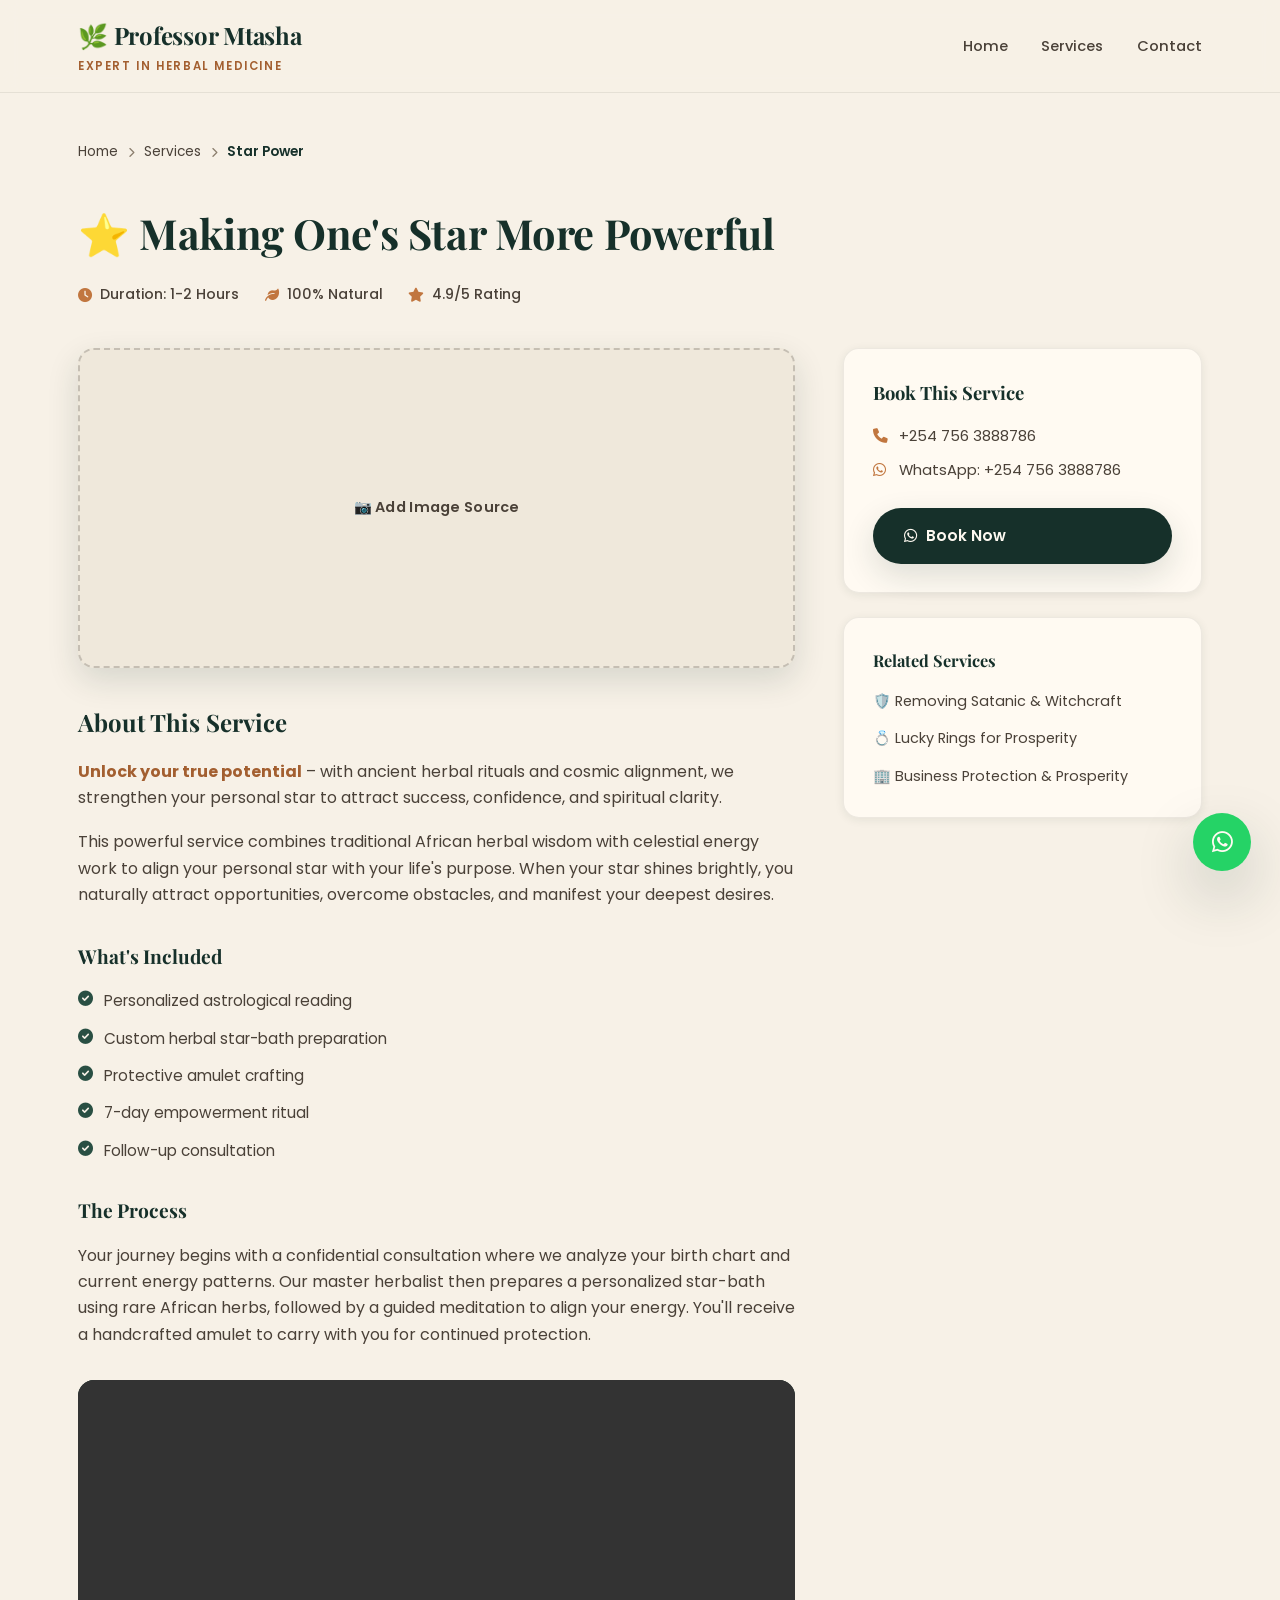
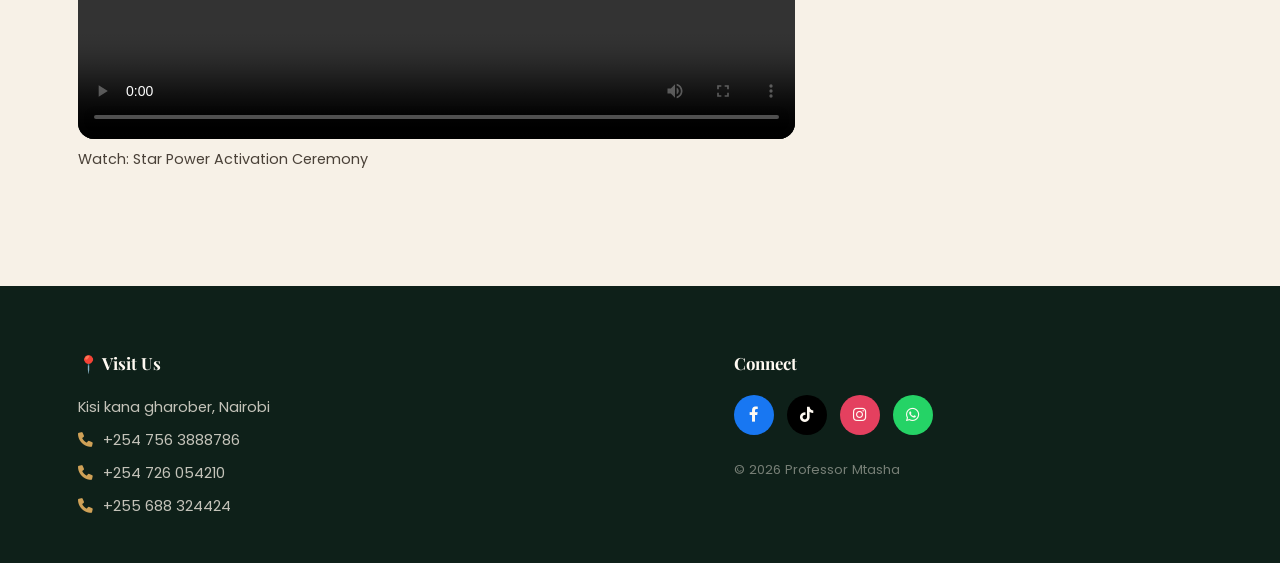
==== offer/service1.html @ 1f850edb "Update website with detailed content and new service images" ====
<!DOCTYPE html>
<html lang="en">
<head>
  <!-- Google Tag Manager -->
  <script>(function(w,d,s,l,i){w[l]=w[l]||[];w[l].push({'gtm.start':
  new Date().getTime(),event:'gtm.js'});var f=d.getElementsByTagName(s)[0],
  j=d.createElement(s),dl=l!='dataLayer'?'&l='+l:'';j.async=true;j.src=
  'https://www.googletagmanager.com/gtm.js?id='+i+dl;f.parentNode.insertBefore(j,f);
  })(window,document,'script','dataLayer','GTM-XXXXXXX');</script>
  <!-- End Google Tag Manager -->
  <!-- ⬆️ REPLACE GTM-XXXXXXX with your real Google Tag Manager container ID -->
  <meta charset="UTF-8" />
  <meta name="viewport" content="width=device-width, initial-scale=1.0"/>
  <title>Making One's Star More Powerful · Professor Mtasha</title>
  <link rel="stylesheet" href="https://cdnjs.cloudflare.com/ajax/libs/font-awesome/6.0.0-beta3/css/all.min.css" />
  <link rel="preconnect" href="https://fonts.googleapis.com" />
  <link rel="preconnect" href="https://fonts.gstatic.com" crossorigin />
  <link href="https://fonts.googleapis.com/css2?family=Playfair+Display:wght@400;600;700&family=Poppins:wght@300;400;500;600;700&display=swap" rel="stylesheet" />
  <link rel="stylesheet" href="../style.css" />
</head>
<body>
  <!-- Google Tag Manager (noscript) -->
  <noscript><iframe src="https://www.googletagmanager.com/ns.html?id=GTM-XXXXXXX"
  height="0" width="0" style="display:none;visibility:hidden"></iframe></noscript>
  <!-- End Google Tag Manager (noscript) -->
  <header class="site-header">
    <div class="container header-container">
      <div class="logo-title"><h1>🌿 Professor Mtasha</h1><span class="subhead">Expert in Herbal Medicine</span></div>
      <nav class="main-nav"><ul><li><a href="../index.html">Home</a></li><li><a href="../index.html#services-section">Services</a></li><li><a href="../index.html#footer">Contact</a></li></ul></nav>
    </div>
  </header>

  <section class="service-detail">
    <div class="container">
      <nav class="breadcrumb">
        <a href="../index.html">Home</a> <i class="fas fa-chevron-right"></i>
        <a href="../index.html#services-section">Services</a> <i class="fas fa-chevron-right"></i>
        <span>Star Power</span>
      </nav>

      <div class="service-detail-header">
        <h1>⭐ Making One's Star More Powerful</h1>
        <div class="service-meta">
          <span><i class="fas fa-clock"></i> Duration: 1-2 Hours</span>
          <span><i class="fas fa-leaf"></i> 100% Natural</span>
          <span><i class="fas fa-star"></i> 4.9/5 Rating</span>
        </div>
      </div>

      <div class="service-detail-grid">
        <div class="service-detail-main">
          <div class="detail-image img-slot">
            <img src="" alt="Star Power Ritual" onerror="this.parentElement.classList.add('img-empty')" />
          </div>
          <!-- 📷 ADD IMAGE: paste the image URL into the src="" attribute above -->

          <div class="detail-description">
            <h2>About This Service</h2>
            <p><strong>Unlock your true potential</strong> – with ancient herbal rituals and cosmic alignment, we strengthen your personal star to attract success, confidence, and spiritual clarity.</p>
            <p>This powerful service combines traditional African herbal wisdom with celestial energy work to align your personal star with your life's purpose. When your star shines brightly, you naturally attract opportunities, overcome obstacles, and manifest your deepest desires.</p>

            <h3>What's Included</h3>
            <ul class="service-features-list">
              <li><i class="fas fa-check-circle"></i> Personalized astrological reading</li>
              <li><i class="fas fa-check-circle"></i> Custom herbal star-bath preparation</li>
              <li><i class="fas fa-check-circle"></i> Protective amulet crafting</li>
              <li><i class="fas fa-check-circle"></i> 7-day empowerment ritual</li>
              <li><i class="fas fa-check-circle"></i> Follow-up consultation</li>
            </ul>

            <h3>The Process</h3>
            <p>Your journey begins with a confidential consultation where we analyze your birth chart and current energy patterns. Our master herbalist then prepares a personalized star-bath using rare African herbs, followed by a guided meditation to align your energy. You'll receive a handcrafted amulet to carry with you for continued protection.</p>

            <div class="detail-video">
              <video class="video-embed" controls poster="">
                <source src="" type="video/mp4" />
                Your browser does not support the video tag.
              </video>
              <!-- 🎬 ADD VIDEO: paste the video URL into the src="" attribute above -->
              <p style="margin-top:0.6rem;font-size:0.9rem;color:var(--ink-soft);">Watch: Star Power Activation Ceremony</p>
            </div>
          </div>
        </div>

        <aside class="service-sidebar">
          <div class="sidebar-card">
            <h3>Book This Service</h3>
            <p><i class="fas fa-phone"></i> +254 756 3888786</p>
            <p><i class="fab fa-whatsapp"></i> WhatsApp: +254 756 3888786</p>
            <a href="https://wa.me/2547563888786" target="_blank" class="btn-cta btn-cta-dark" style="width:100%;text-align:center;margin-top:1rem;">
              <i class="fab fa-whatsapp"></i> Book Now
            </a>
          </div>
          <div class="sidebar-card">
            <h4>Related Services</h4>
            <ul class="related-services">
              <li><a href="service2.html">🛡️ Removing Satanic &amp; Witchcraft</a></li>
              <li><a href="service6.html">💍 Lucky Rings for Prosperity</a></li>
              <li><a href="service8.html">🏢 Business Protection &amp; Prosperity</a></li>
            </ul>
          </div>
        </aside>
      </div>
    </div>
  </section>

  <footer class="site-footer">
    <div class="container footer-grid">
      <div class="footer-address"><h4>📍 Visit Us</h4><p>Kisi kana gharober, Nairobi</p><p><i class="fas fa-phone"></i> +254 756 3888786</p><p><i class="fas fa-phone"></i> +254 726 054210</p><p><i class="fas fa-phone"></i> +255 688 324424</p></div>
      <div class="footer-social"><h4>Connect</h4><div class="social-icons"><a href="#" style="background:#1877f2;"><i class="fab fa-facebook-f"></i></a><a href="#" style="background:#000000;"><i class="fab fa-tiktok"></i></a><a href="#" style="background:#e4405f;"><i class="fab fa-instagram"></i></a><a href="https://wa.me/2547563888786" style="background:#25D366;"><i class="fab fa-whatsapp"></i></a></div><p class="footer-copy">© 2026 Professor Mtasha</p></div>
    </div>
  </footer>
  <a href="https://wa.me/2547563888786" target="_blank" class="whatsapp-float"><i class="fab fa-whatsapp"></i><span class="tooltip">Chat</span></a>
  <script src="../script.js"></script>
</body>
</html>
---- style.css ----
/* =================================================================
   Professor Mtasha · Herbal Medicine Expert
   Design tokens: deep forest (#16302a), warm terracotta (#c1763f),
   antique gold (#cfa157), cream paper (#f7f1e7), charcoal ink (#211b16)
================================================================= */

:root {
  --forest-950: #0e2019;
  --forest-900: #16302a;
  --forest-800: #1d3b32;
  --forest-700: #294f43;
  --forest-600: #3a6a59;

  --terracotta: #c1763f;
  --terracotta-dark: #a35f30;
  --gold: #cfa157;
  --gold-light: #e6c389;

  --paper: #f7f1e7;
  --paper-dim: #efe6d6;
  --ink: #221b14;
  --ink-soft: #4a4138;
  --ink-faint: #8a7d6c;

  --white: #fffaf2;

  --font-display: "Playfair Display", "Georgia", serif;
  --font-body: "Poppins", -apple-system, sans-serif;

  --radius-sm: 10px;
  --radius-md: 16px;
  --radius-lg: 26px;

  --shadow-sm: 0 2px 10px rgba(22, 48, 42, 0.08);
  --shadow-md: 0 12px 32px rgba(22, 48, 42, 0.14);
  --shadow-lg: 0 24px 60px rgba(22, 48, 42, 0.22);

  --container: 1180px;
}

* { margin: 0; padding: 0; box-sizing: border-box; }

html { scroll-behavior: smooth; }

body {
  font-family: var(--font-body);
  background: var(--paper);
  color: var(--ink);
  line-height: 1.65;
  -webkit-font-smoothing: antialiased;
  overflow-x: hidden;
}

img { max-width: 100%; display: block; }
a { text-decoration: none; color: inherit; }
ul { list-style: none; }

.container {
  max-width: var(--container);
  margin: 0 auto;
  padding: 0 1.75rem;
}

::selection { background: var(--gold); color: var(--forest-950); }

@media (prefers-reduced-motion: reduce) {
  *, *::before, *::after { animation-duration: 0.001ms !important; transition-duration: 0.001ms !important; }
}

/* ---------- Eyebrow / section tag ---------- */
.section-tag {
  display: inline-flex;
  align-items: center;
  gap: 0.5rem;
  font-size: 0.78rem;
  letter-spacing: 0.18em;
  text-transform: uppercase;
  font-weight: 600;
  color: var(--terracotta-dark);
  margin-bottom: 0.9rem;
}
.section-tag::before {
  content: "";
  width: 22px;
  height: 1px;
  background: var(--terracotta);
}

.section-title {
  font-family: var(--font-display);
  font-size: clamp(1.9rem, 3.4vw, 2.8rem);
  font-weight: 700;
  color: var(--forest-900);
  margin-bottom: 0.9rem;
  letter-spacing: -0.01em;
}

.section-subtitle {
  max-width: 620px;
  color: var(--ink-soft);
  font-size: 1.02rem;
  margin-bottom: 3rem;
}

/* ============== HEADER ============== */
.site-header {
  position: sticky;
  top: 0;
  z-index: 200;
  background: rgba(247, 241, 231, 0.92);
  backdrop-filter: blur(10px);
  border-bottom: 1px solid rgba(33, 27, 20, 0.08);
}

.header-container {
  display: flex;
  align-items: center;
  justify-content: space-between;
  padding-top: 1rem;
  padding-bottom: 1rem;
}

.logo-title h1 {
  font-family: var(--font-display);
  font-size: 1.5rem;
  color: var(--forest-900);
  font-weight: 700;
  letter-spacing: -0.01em;
}

.logo-title .subhead {
  display: block;
  font-size: 0.72rem;
  letter-spacing: 0.14em;
  text-transform: uppercase;
  color: var(--terracotta-dark);
  font-weight: 600;
  margin-top: 0.1rem;
}

.main-nav ul {
  display: flex;
  gap: 2.1rem;
  align-items: center;
}

.main-nav a {
  font-size: 0.92rem;
  font-weight: 500;
  color: var(--ink-soft);
  position: relative;
  padding-bottom: 4px;
  transition: color 0.2s ease;
}

.main-nav a::after {
  content: "";
  position: absolute;
  left: 0;
  bottom: 0;
  width: 0;
  height: 2px;
  background: var(--terracotta);
  transition: width 0.25s ease;
}

.main-nav a:hover,
.main-nav a.active {
  color: var(--forest-900);
}
.main-nav a:hover::after,
.main-nav a.active::after { width: 100%; }

/* ============== BUTTONS ============== */
.btn-cta {
  display: inline-flex;
  align-items: center;
  gap: 0.6rem;
  background: var(--terracotta);
  color: var(--white);
  font-weight: 600;
  font-size: 0.95rem;
  padding: 0.95rem 1.9rem;
  border-radius: 999px;
  box-shadow: var(--shadow-md);
  transition: transform 0.25s ease, box-shadow 0.25s ease, background 0.25s ease;
}

.btn-cta:hover {
  transform: translateY(-3px);
  background: var(--terracotta-dark);
  box-shadow: var(--shadow-lg);
}

.btn-cta-dark {
  background: var(--forest-900);
}
.btn-cta-dark:hover { background: var(--forest-950); }

/* ============== HERO ============== */
.hero-scroll {
  position: relative;
  min-height: 92vh;
  display: flex;
  align-items: center;
  justify-content: center;
  text-align: center;
  background:
    radial-gradient(circle at 18% 20%, rgba(207, 161, 87, 0.18), transparent 45%),
    radial-gradient(circle at 85% 80%, rgba(193, 118, 63, 0.22), transparent 50%),
    linear-gradient(160deg, var(--forest-950) 0%, var(--forest-900) 45%, var(--forest-800) 100%);
  overflow: hidden;
}

.hero-scroll::before {
  content: "";
  position: absolute;
  inset: 0;
  background-image:
    repeating-linear-gradient(115deg, rgba(247,241,231,0.035) 0 2px, transparent 2px 90px);
  pointer-events: none;
}

.hero-overlay { position: absolute; inset: 0; }

.hero-content {
  position: relative;
  z-index: 2;
  max-width: 720px;
  padding: 2rem 1.5rem;
  color: var(--white);
}

.hero-badge {
  display: inline-block;
  background: rgba(207, 161, 87, 0.14);
  border: 1px solid rgba(207, 161, 87, 0.4);
  color: var(--gold-light);
  font-size: 0.82rem;
  font-weight: 600;
  letter-spacing: 0.04em;
  padding: 0.5rem 1.2rem;
  border-radius: 999px;
  margin-bottom: 1.6rem;
}

.hero-content h2 {
  font-family: var(--font-display);
  font-size: clamp(2.5rem, 6vw, 4.2rem);
  font-weight: 700;
  line-height: 1.1;
  margin-bottom: 1.3rem;
  letter-spacing: -0.02em;
}

.hero-content p {
  font-size: 1.15rem;
  color: rgba(247, 241, 231, 0.82);
  margin-bottom: 2.4rem;
}

.hero-stats {
  display: flex;
  justify-content: center;
  gap: 2.6rem;
  margin-bottom: 2.6rem;
  flex-wrap: wrap;
}

.stat-item {
  display: flex;
  flex-direction: column;
  gap: 0.15rem;
}

.stat-item span:first-child {
  font-family: var(--font-display);
  font-size: 1.9rem;
  font-weight: 700;
  color: var(--gold-light);
}

.stat-item span:last-child {
  font-size: 0.78rem;
  letter-spacing: 0.08em;
  text-transform: uppercase;
  color: rgba(247, 241, 231, 0.65);
}

.scroll-indicator {
  position: absolute;
  bottom: 2.2rem;
  left: 50%;
  transform: translateX(-50%);
  display: flex;
  flex-direction: column;
  gap: 6px;
  z-index: 2;
}
.scroll-indicator span {
  width: 5px;
  height: 5px;
  border-radius: 50%;
  background: var(--gold-light);
  opacity: 0.4;
  animation: pulseDot 1.8s ease-in-out infinite;
}
.scroll-indicator span:nth-child(2) { animation-delay: 0.3s; }
.scroll-indicator span:nth-child(3) { animation-delay: 0.6s; }

@keyframes pulseDot {
  0%, 100% { opacity: 0.25; transform: scale(0.85); }
  50% { opacity: 1; transform: scale(1.15); }
}

/* ============== ABOUT ============== */
.about-section { padding: 6.5rem 0; background: var(--paper); }

.about-grid {
  display: grid;
  grid-template-columns: 1.05fr 0.95fr;
  gap: 4rem;
  align-items: center;
}

.about-text h2 {
  font-family: var(--font-display);
  font-size: clamp(1.9rem, 3.2vw, 2.7rem);
  color: var(--forest-900);
  line-height: 1.2;
  margin-bottom: 1.4rem;
  letter-spacing: -0.01em;
}

.about-text .highlight { color: var(--terracotta); font-style: italic; }

.about-text p {
  color: var(--ink-soft);
  margin-bottom: 1.1rem;
  font-size: 1.02rem;
}

.about-features {
  display: flex;
  flex-direction: column;
  gap: 0.9rem;
  margin-top: 1.8rem;
}

.feature {
  display: flex;
  align-items: center;
  gap: 0.8rem;
  font-weight: 500;
  color: var(--forest-900);
  font-size: 0.96rem;
}

.feature i {
  width: 38px;
  height: 38px;
  display: flex;
  align-items: center;
  justify-content: center;
  background: var(--forest-900);
  color: var(--gold-light);
  border-radius: 50%;
  font-size: 0.92rem;
}

.about-image {
  position: relative;
  border-radius: var(--radius-lg);
  overflow: hidden;
  box-shadow: var(--shadow-lg);
}

.about-image::after {
  content: "";
  position: absolute;
  inset: 0;
  border: 10px solid var(--paper);
  border-radius: var(--radius-lg);
  pointer-events: none;
}

/* ============== PROCESS ============== */
.process-section { padding: 6rem 0 6.5rem; background: var(--paper); text-align: center; }
.process-section .section-tag,
.process-section .section-title,
.process-section .section-subtitle {
  text-align: center;
  margin-left: auto;
  margin-right: auto;
}
.process-section .section-tag { justify-content: center; }

.process-grid {
  display: grid;
  grid-template-columns: repeat(auto-fit, minmax(240px, 1fr));
  gap: 2rem;
  text-align: left;
  margin-top: 1rem;
}

.process-step {
  background: var(--white);
  border: 1px solid rgba(33, 27, 20, 0.07);
  border-radius: var(--radius-md);
  padding: 2.2rem 1.8rem;
  position: relative;
}

.process-number {
  font-family: var(--font-display);
  font-size: 2.6rem;
  font-weight: 700;
  color: var(--gold);
  opacity: 0.55;
  margin-bottom: 0.6rem;
}

.process-step h3 {
  font-family: var(--font-display);
  color: var(--forest-900);
  font-size: 1.18rem;
  margin-bottom: 0.7rem;
}

.process-step p {
  color: var(--ink-soft);
  font-size: 0.93rem;
}

/* ============== SERVICES GRID ============== */
.services-grid {
  padding: 6.5rem 0;
  background: var(--paper-dim);
  text-align: center;
}

.services-grid .section-tag,
.services-grid .section-title,
.services-grid .section-subtitle {
  text-align: center;
  margin-left: auto;
  margin-right: auto;
}
.services-grid .section-tag { justify-content: center; }

.card-grid {
  display: grid;
  grid-template-columns: repeat(auto-fit, minmax(280px, 1fr));
  gap: 1.8rem;
  text-align: left;
  margin-top: 1rem;
}

.service-card {
  background: var(--white);
  border-radius: var(--radius-md);
  overflow: hidden;
  box-shadow: var(--shadow-sm);
  transition: transform 0.3s ease, box-shadow 0.3s ease;
  border: 1px solid rgba(33, 27, 20, 0.06);
}

.service-card:hover {
  transform: translateY(-8px);
  box-shadow: var(--shadow-lg);
}

.card-img { position: relative; overflow: hidden; aspect-ratio: 3 / 2; }
.card-img img { width: 100%; height: 100%; object-fit: cover; transition: transform 0.5s ease; }
.service-card:hover .card-img img { transform: scale(1.07); }

/* ---- Empty image upload slots (index cards + service detail images) ---- */
.img-slot { position: relative; background: var(--cream, #efe8db); }
.img-slot img { width: 100%; height: 100%; object-fit: cover; display: block; }
.img-slot.img-empty img { display: none; }
.img-slot.img-empty {
  display: flex;
  align-items: center;
  justify-content: center;
  min-height: 220px;
  border: 2px dashed rgba(33, 27, 20, 0.2);
}
.img-slot.img-empty::after {
  content: "📷  Add Image Source";
  color: var(--ink-soft, #6b6055);
  font-weight: 600;
  font-size: 0.9rem;
  letter-spacing: 0.02em;
  text-align: center;
  padding: 0 1rem;
}
.detail-image.img-slot.img-empty { min-height: 320px; border-radius: var(--radius-md); }

.card-body { padding: 1.5rem 1.5rem 1.7rem; }

.card-body h3 {
  font-family: var(--font-display);
  font-size: 1.18rem;
  color: var(--forest-900);
  margin-bottom: 0.55rem;
  line-height: 1.3;
}

.card-body p {
  color: var(--ink-soft);
  font-size: 0.92rem;
  margin-bottom: 1.1rem;
}

.card-link {
  font-size: 0.85rem;
  font-weight: 600;
  color: var(--terracotta);
  letter-spacing: 0.02em;
  transition: gap 0.2s ease;
}

/* ============== TESTIMONIALS ============== */
.testimonials-section {
  padding: 6.5rem 0;
  background: var(--forest-900);
  text-align: center;
  position: relative;
  overflow: hidden;
}

.testimonials-section::before {
  content: "";
  position: absolute;
  inset: 0;
  background: radial-gradient(circle at 80% 10%, rgba(207,161,87,0.12), transparent 50%);
}

.testimonials-section .section-tag,
.testimonials-section .section-title {
  text-align: center;
  margin-left: auto;
  margin-right: auto;
  position: relative;
}
.testimonials-section .section-tag { justify-content: center; color: var(--gold-light); }
.testimonials-section .section-tag::before { background: var(--gold-light); }
.testimonials-section .section-title { color: var(--white); margin-bottom: 3rem; }

.testimonial-grid {
  display: grid;
  grid-template-columns: repeat(auto-fit, minmax(280px, 1fr));
  gap: 1.6rem;
  position: relative;
}

.testimonial-card {
  background: rgba(247, 241, 231, 0.05);
  border: 1px solid rgba(247, 241, 231, 0.12);
  border-radius: var(--radius-md);
  padding: 2.1rem 1.8rem;
  text-align: left;
}

.testimonial-stars { color: var(--gold); letter-spacing: 0.2rem; margin-bottom: 1rem; font-size: 0.95rem; }

.testimonial-card p {
  color: rgba(247, 241, 231, 0.85);
  font-size: 0.96rem;
  margin-bottom: 1.4rem;
  font-style: italic;
}

.testimonial-author {
  font-weight: 600;
  color: var(--gold-light);
  font-size: 0.88rem;
}

/* ============== CTA SECTION ============== */
.cta-section {
  padding: 5.5rem 0;
  background: linear-gradient(120deg, var(--terracotta) 0%, var(--terracotta-dark) 100%);
  text-align: center;
}

.cta-content h2 {
  font-family: var(--font-display);
  font-size: clamp(1.8rem, 3.2vw, 2.5rem);
  color: var(--white);
  margin-bottom: 0.9rem;
}

.cta-content p {
  color: rgba(255, 250, 242, 0.9);
  max-width: 520px;
  margin: 0 auto 2rem;
}

.cta-section .btn-cta-dark {
  background: var(--forest-950);
}
.cta-section .btn-cta-dark:hover { background: #060f0b; }

/* ============== FOOTER ============== */
.site-footer {
  background: var(--forest-950);
  color: rgba(247, 241, 231, 0.78);
  padding: 4rem 0 2.2rem;
}

.footer-grid {
  display: grid;
  grid-template-columns: 1.3fr 1fr;
  gap: 3rem;
}

.footer-address h4,
.footer-social h4 {
  font-family: var(--font-display);
  color: var(--white);
  font-size: 1.05rem;
  margin-bottom: 1.1rem;
}

.footer-address p {
  margin-bottom: 0.55rem;
  font-size: 0.92rem;
  display: flex;
  align-items: center;
  gap: 0.55rem;
}

.footer-address i { color: var(--gold); width: 16px; }

.social-icons {
  display: flex;
  gap: 0.8rem;
  margin-bottom: 1.5rem;
}

.social-icons a {
  width: 40px;
  height: 40px;
  border-radius: 50%;
  display: flex;
  align-items: center;
  justify-content: center;
  color: var(--white);
  font-size: 0.95rem;
  transition: transform 0.25s ease, opacity 0.25s ease;
}
.social-icons a:hover { transform: translateY(-4px); opacity: 0.88; }

.footer-copy {
  font-size: 0.82rem;
  color: rgba(247, 241, 231, 0.45);
}

/* ============== FLOATING WHATSAPP ============== */
.whatsapp-float {
  position: fixed;
  bottom: 1.8rem;
  right: 1.8rem;
  width: 58px;
  height: 58px;
  background: #25d366;
  border-radius: 50%;
  display: flex;
  align-items: center;
  justify-content: center;
  color: var(--white);
  font-size: 1.5rem;
  box-shadow: var(--shadow-lg);
  z-index: 300;
  transition: transform 0.25s ease;
}
.whatsapp-float:hover { transform: scale(1.1); }

.whatsapp-float .tooltip {
  position: absolute;
  right: 70px;
  background: var(--forest-950);
  color: var(--white);
  padding: 0.45rem 0.9rem;
  border-radius: 8px;
  font-size: 0.82rem;
  white-space: nowrap;
  opacity: 0;
  pointer-events: none;
  transition: opacity 0.2s ease;
}
.whatsapp-float:hover .tooltip { opacity: 1; }

@keyframes pulse {
  0%, 100% { box-shadow: 0 0 0 0 rgba(37, 211, 102, 0.55); }
  50% { box-shadow: 0 0 0 14px rgba(37, 211, 102, 0); }
}

/* ============== SERVICE DETAIL PAGES ============== */
.service-detail { padding: 3rem 0 6rem; background: var(--paper); }

.breadcrumb {
  display: flex;
  align-items: center;
  gap: 0.6rem;
  font-size: 0.85rem;
  color: var(--ink-faint);
  margin-bottom: 2.2rem;
  flex-wrap: wrap;
}
.breadcrumb a { color: var(--ink-soft); transition: color 0.2s ease; }
.breadcrumb a:hover { color: var(--terracotta); }
.breadcrumb i { font-size: 0.65rem; }
.breadcrumb span { color: var(--forest-900); font-weight: 600; }

.service-detail-header { margin-bottom: 2.6rem; }

.service-detail-header h1 {
  font-family: var(--font-display);
  font-size: clamp(1.8rem, 3.4vw, 2.6rem);
  color: var(--forest-900);
  margin-bottom: 1rem;
  letter-spacing: -0.01em;
}

.service-meta {
  display: flex;
  gap: 1.6rem;
  flex-wrap: wrap;
}

.service-meta span {
  display: flex;
  align-items: center;
  gap: 0.5rem;
  font-size: 0.88rem;
  color: var(--ink-soft);
  font-weight: 500;
}
.service-meta i { color: var(--terracotta); }

.service-detail-grid {
  display: grid;
  grid-template-columns: 2fr 1fr;
  gap: 3rem;
  align-items: start;
}

.detail-image {
  border-radius: var(--radius-lg);
  overflow: hidden;
  box-shadow: var(--shadow-md);
  margin-bottom: 2.2rem;
}

.detail-description h2 {
  font-family: var(--font-display);
  font-size: 1.5rem;
  color: var(--forest-900);
  margin: 0 0 1rem;
}

.detail-description h3 {
  font-family: var(--font-display);
  font-size: 1.2rem;
  color: var(--forest-900);
  margin: 2rem 0 1rem;
}

.detail-description p {
  color: var(--ink-soft);
  margin-bottom: 1.1rem;
  font-size: 1rem;
}

.detail-description strong { color: var(--terracotta-dark); }

.service-features-list { display: flex; flex-direction: column; gap: 0.75rem; }
.service-features-list li {
  display: flex;
  align-items: flex-start;
  gap: 0.7rem;
  color: var(--ink-soft);
  font-size: 0.96rem;
}
.service-features-list i { color: var(--forest-700); margin-top: 0.2rem; }

.detail-video { margin-top: 2rem; }

.video-placeholder {
  background: var(--forest-900);
  color: var(--white);
  border-radius: var(--radius-md);
  padding: 3.4rem 2rem;
  text-align: center;
  font-weight: 600;
  font-size: 1rem;
  cursor: pointer;
  display: flex;
  align-items: center;
  justify-content: center;
  gap: 0.8rem;
  transition: background 0.25s ease;
}
.video-placeholder:hover { background: var(--forest-800); }
.video-placeholder i { font-size: 1.8rem; color: var(--gold-light); }

.video-embed {
  width: 100%;
  min-height: 320px;
  display: block;
  background: var(--forest-900);
  border-radius: var(--radius-md);
}

.service-sidebar {
  display: flex;
  flex-direction: column;
  gap: 1.5rem;
  position: sticky;
  top: 6.5rem;
}

.sidebar-card {
  background: var(--white);
  border: 1px solid rgba(33, 27, 20, 0.08);
  border-radius: var(--radius-md);
  padding: 1.8rem;
  box-shadow: var(--shadow-sm);
}

.sidebar-card h3 {
  font-family: var(--font-display);
  color: var(--forest-900);
  font-size: 1.15rem;
  margin-bottom: 1rem;
}

.sidebar-card h4 {
  font-family: var(--font-display);
  color: var(--forest-900);
  font-size: 1.02rem;
  margin-bottom: 1rem;
}

.sidebar-card p {
  font-size: 0.92rem;
  color: var(--ink-soft);
  display: flex;
  align-items: center;
  gap: 0.6rem;
  margin-bottom: 0.6rem;
}
.sidebar-card p i { color: var(--terracotta); width: 16px; }

.related-services { display: flex; flex-direction: column; gap: 0.85rem; }
.related-services a {
  font-size: 0.9rem;
  color: var(--ink-soft);
  transition: color 0.2s ease, padding-left 0.2s ease;
  display: block;
}
.related-services a:hover { color: var(--terracotta); padding-left: 4px; }

/* ============== RESPONSIVE ============== */
@media (max-width: 980px) {
  .about-grid { grid-template-columns: 1fr; }
  .about-image { order: -1; }
  .service-detail-grid { grid-template-columns: 1fr; }
  .service-sidebar { position: static; }
  .footer-grid { grid-template-columns: 1fr; gap: 2.4rem; }
}

@media (max-width: 760px) {
  .header-container { flex-direction: column; gap: 0.9rem; }
  .main-nav ul { gap: 1.2rem; flex-wrap: wrap; justify-content: center; }
  .hero-stats { gap: 1.6rem; }
  .card-grid { grid-template-columns: 1fr; }
  .testimonial-grid { grid-template-columns: 1fr; }
}
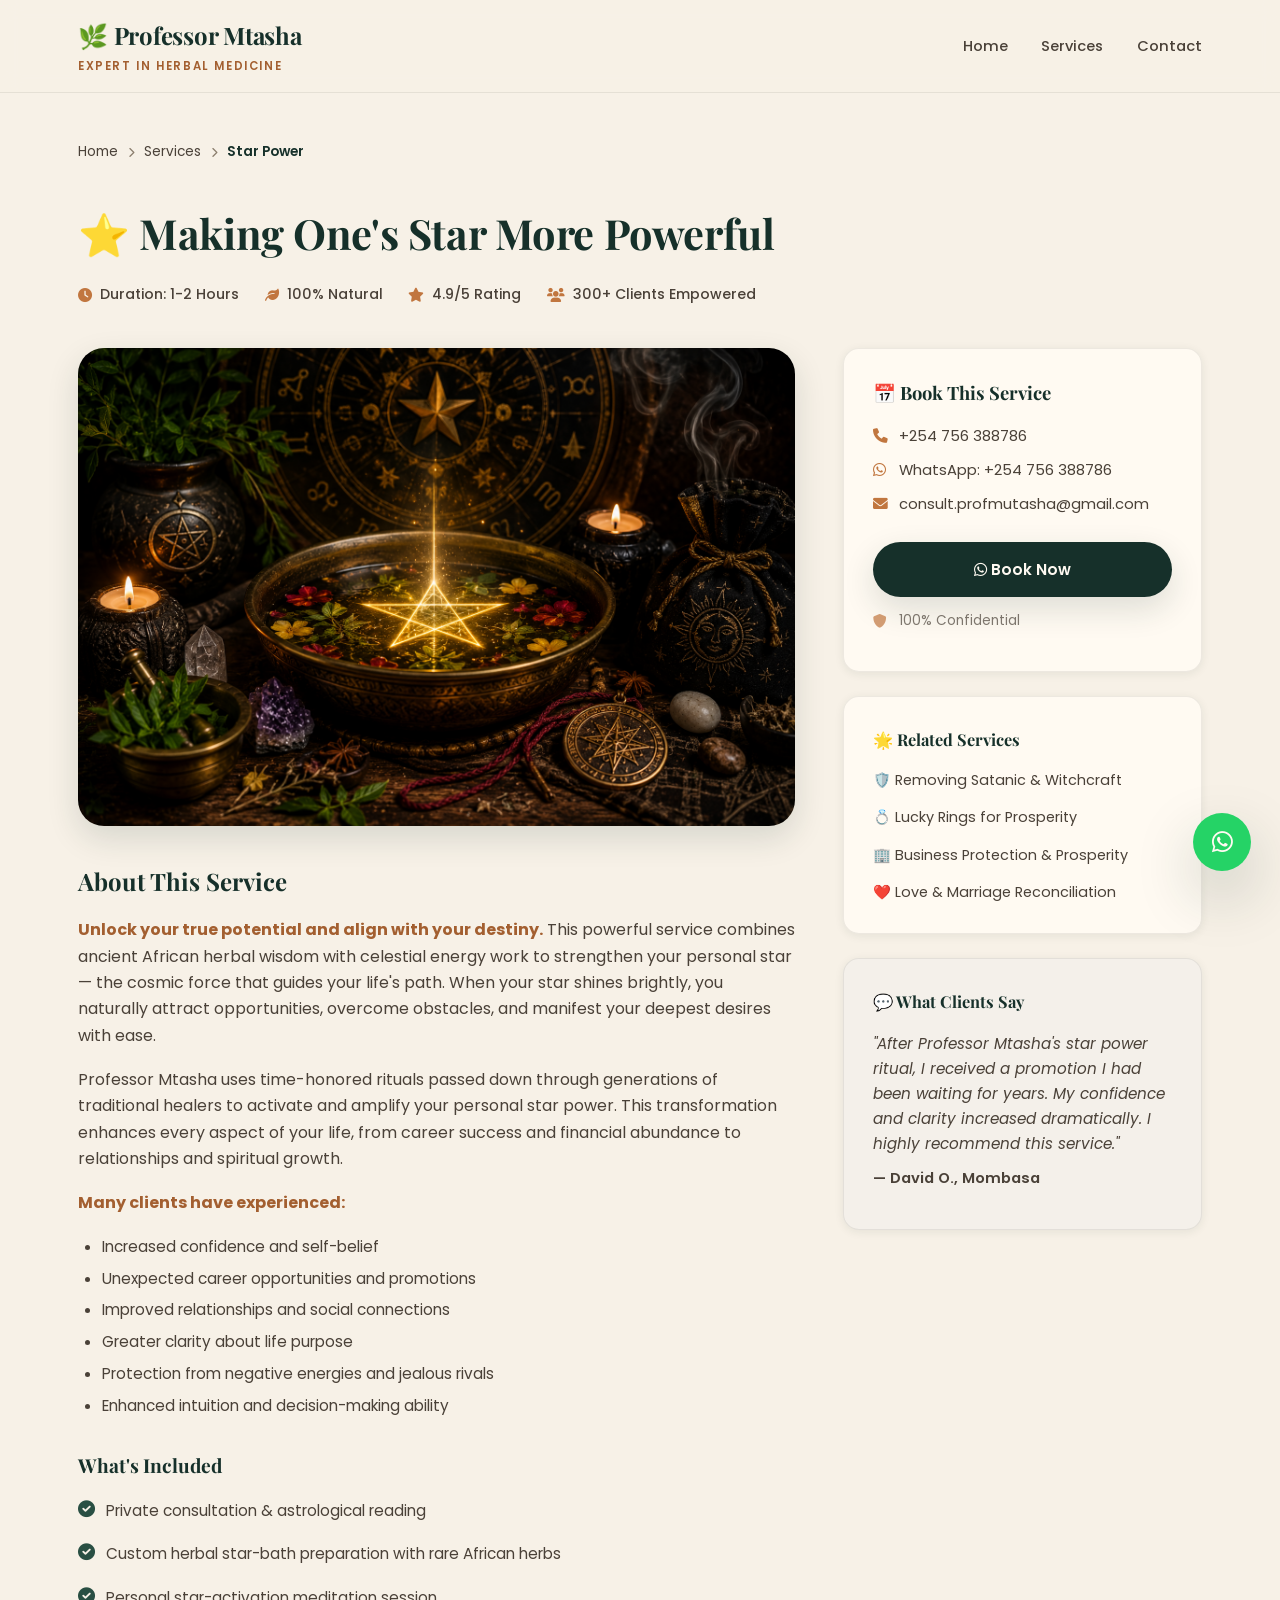
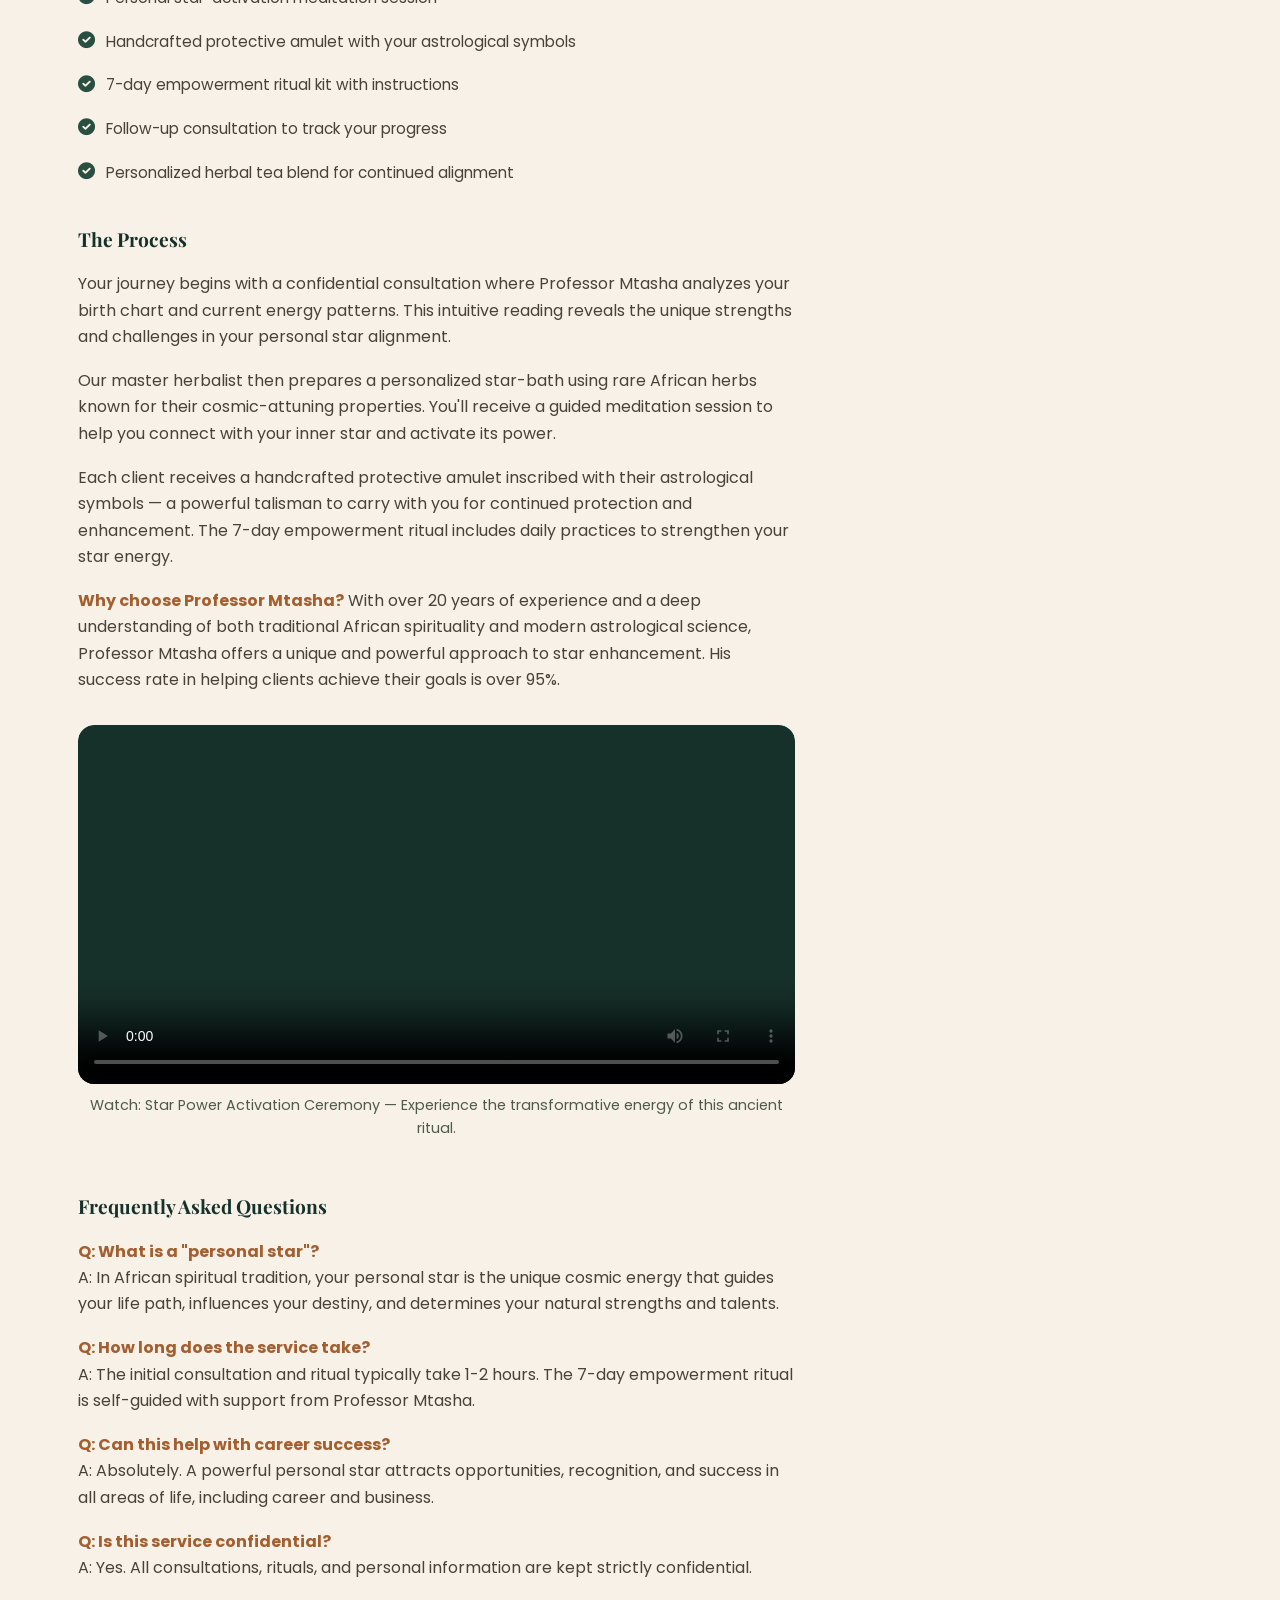
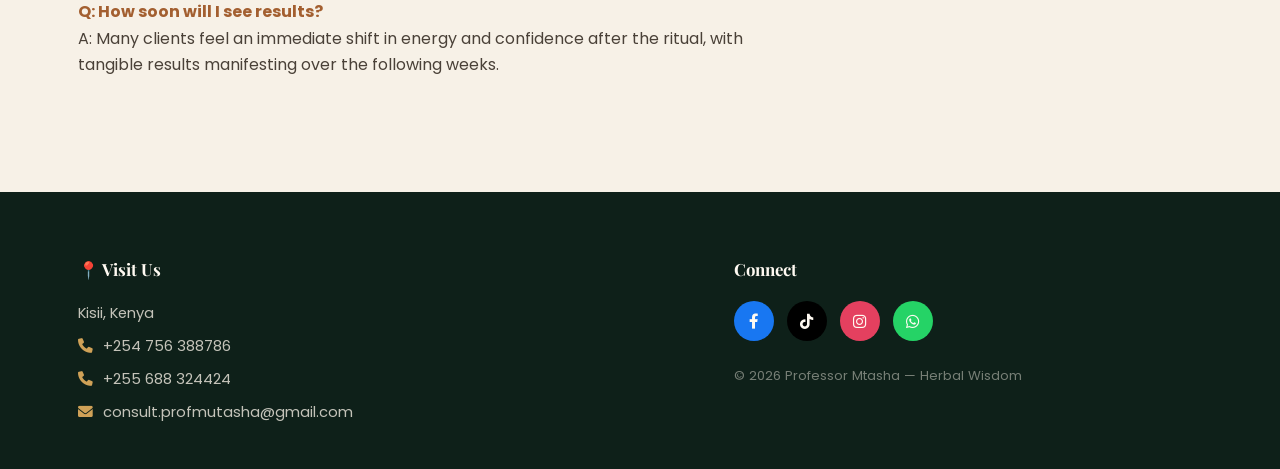
==== commit e9ac460e: "New updates on services" ====
--- a/offer/service1.html
+++ b/offer/service1.html
@@ -1,14 +1,6 @@
 <!DOCTYPE html>
 <html lang="en">
 <head>
-  <!-- Google Tag Manager -->
-  <script>(function(w,d,s,l,i){w[l]=w[l]||[];w[l].push({'gtm.start':
-  new Date().getTime(),event:'gtm.js'});var f=d.getElementsByTagName(s)[0],
-  j=d.createElement(s),dl=l!='dataLayer'?'&l='+l:'';j.async=true;j.src=
-  'https://www.googletagmanager.com/gtm.js?id='+i+dl;f.parentNode.insertBefore(j,f);
-  })(window,document,'script','dataLayer','GTM-XXXXXXX');</script>
-  <!-- End Google Tag Manager -->
-  <!-- ⬆️ REPLACE GTM-XXXXXXX with your real Google Tag Manager container ID -->
   <meta charset="UTF-8" />
   <meta name="viewport" content="width=device-width, initial-scale=1.0"/>
   <title>Making One's Star More Powerful · Professor Mtasha</title>
@@ -19,10 +11,6 @@
   <link rel="stylesheet" href="../style.css" />
 </head>
 <body>
-  <!-- Google Tag Manager (noscript) -->
-  <noscript><iframe src="https://www.googletagmanager.com/ns.html?id=GTM-XXXXXXX"
-  height="0" width="0" style="display:none;visibility:hidden"></iframe></noscript>
-  <!-- End Google Tag Manager (noscript) -->
   <header class="site-header">
     <div class="container header-container">
       <div class="logo-title"><h1>🌿 Professor Mtasha</h1><span class="subhead">Expert in Herbal Medicine</span></div>
@@ -44,60 +32,99 @@
           <span><i class="fas fa-clock"></i> Duration: 1-2 Hours</span>
           <span><i class="fas fa-leaf"></i> 100% Natural</span>
           <span><i class="fas fa-star"></i> 4.9/5 Rating</span>
+          <span><i class="fas fa-users"></i> 300+ Clients Empowered</span>
         </div>
       </div>
 
       <div class="service-detail-grid">
         <div class="service-detail-main">
+          <!-- IMAGE SECTION - Updated path -->
           <div class="detail-image img-slot">
-            <img src="" alt="Star Power Ritual" onerror="this.parentElement.classList.add('img-empty')" />
+            <img src="../images/service/service_1.png" alt="Star Power Ritual" onerror="this.parentElement.classList.add('img-empty')" />
           </div>
-          <!-- 📷 ADD IMAGE: paste the image URL into the src="" attribute above -->
 
           <div class="detail-description">
             <h2>About This Service</h2>
-            <p><strong>Unlock your true potential</strong> – with ancient herbal rituals and cosmic alignment, we strengthen your personal star to attract success, confidence, and spiritual clarity.</p>
-            <p>This powerful service combines traditional African herbal wisdom with celestial energy work to align your personal star with your life's purpose. When your star shines brightly, you naturally attract opportunities, overcome obstacles, and manifest your deepest desires.</p>
+            <p><strong>Unlock your true potential and align with your destiny.</strong> This powerful service combines ancient African herbal wisdom with celestial energy work to strengthen your personal star — the cosmic force that guides your life's path. When your star shines brightly, you naturally attract opportunities, overcome obstacles, and manifest your deepest desires with ease.</p>
+            
+            <p>Professor Mtasha uses time-honored rituals passed down through generations of traditional healers to activate and amplify your personal star power. This transformation enhances every aspect of your life, from career success and financial abundance to relationships and spiritual growth.</p>
+
+            <p><strong>Many clients have experienced:</strong></p>
+            <ul style="margin-bottom:1.5rem;padding-left:1.5rem;">
+              <li>Increased confidence and self-belief</li>
+              <li>Unexpected career opportunities and promotions</li>
+              <li>Improved relationships and social connections</li>
+              <li>Greater clarity about life purpose</li>
+              <li>Protection from negative energies and jealous rivals</li>
+              <li>Enhanced intuition and decision-making ability</li>
+            </ul>
 
             <h3>What's Included</h3>
             <ul class="service-features-list">
-              <li><i class="fas fa-check-circle"></i> Personalized astrological reading</li>
-              <li><i class="fas fa-check-circle"></i> Custom herbal star-bath preparation</li>
-              <li><i class="fas fa-check-circle"></i> Protective amulet crafting</li>
-              <li><i class="fas fa-check-circle"></i> 7-day empowerment ritual</li>
-              <li><i class="fas fa-check-circle"></i> Follow-up consultation</li>
+              <li><i class="fas fa-check-circle"></i> Private consultation &amp; astrological reading</li>
+              <li><i class="fas fa-check-circle"></i> Custom herbal star-bath preparation with rare African herbs</li>
+              <li><i class="fas fa-check-circle"></i> Personal star-activation meditation session</li>
+              <li><i class="fas fa-check-circle"></i> Handcrafted protective amulet with your astrological symbols</li>
+              <li><i class="fas fa-check-circle"></i> 7-day empowerment ritual kit with instructions</li>
+              <li><i class="fas fa-check-circle"></i> Follow-up consultation to track your progress</li>
+              <li><i class="fas fa-check-circle"></i> Personalized herbal tea blend for continued alignment</li>
             </ul>
 
             <h3>The Process</h3>
-            <p>Your journey begins with a confidential consultation where we analyze your birth chart and current energy patterns. Our master herbalist then prepares a personalized star-bath using rare African herbs, followed by a guided meditation to align your energy. You'll receive a handcrafted amulet to carry with you for continued protection.</p>
+            <p>Your journey begins with a confidential consultation where Professor Mtasha analyzes your birth chart and current energy patterns. This intuitive reading reveals the unique strengths and challenges in your personal star alignment.</p>
+            
+            <p>Our master herbalist then prepares a personalized star-bath using rare African herbs known for their cosmic-attuning properties. You'll receive a guided meditation session to help you connect with your inner star and activate its power.</p>
+            
+            <p>Each client receives a handcrafted protective amulet inscribed with their astrological symbols — a powerful talisman to carry with you for continued protection and enhancement. The 7-day empowerment ritual includes daily practices to strengthen your star energy.</p>
 
+            <p><strong>Why choose Professor Mtasha?</strong> With over 20 years of experience and a deep understanding of both traditional African spirituality and modern astrological science, Professor Mtasha offers a unique and powerful approach to star enhancement. His success rate in helping clients achieve their goals is over 95%.</p>
+
+            <!-- VIDEO SECTION - Updated path -->
             <div class="detail-video">
-              <video class="video-embed" controls poster="">
-                <source src="" type="video/mp4" />
+              <video class="video-embed" controls poster="../images/service_1_poster.jpg">
+                <source src="../files/service/service_1.mp4" type="video/mp4" />
                 Your browser does not support the video tag.
               </video>
-              <!-- 🎬 ADD VIDEO: paste the video URL into the src="" attribute above -->
-              <p style="margin-top:0.6rem;font-size:0.9rem;color:var(--ink-soft);">Watch: Star Power Activation Ceremony</p>
+              <p style="margin-top:0.6rem;font-size:0.9rem;color:#4f5a4b;">Watch: Star Power Activation Ceremony — Experience the transformative energy of this ancient ritual.</p>
+            </div>
+
+            <h3>Frequently Asked Questions</h3>
+            <div style="margin-top:1rem;">
+              <p><strong>Q: What is a "personal star"?</strong><br>A: In African spiritual tradition, your personal star is the unique cosmic energy that guides your life path, influences your destiny, and determines your natural strengths and talents.</p>
+              <p><strong>Q: How long does the service take?</strong><br>A: The initial consultation and ritual typically take 1-2 hours. The 7-day empowerment ritual is self-guided with support from Professor Mtasha.</p>
+              <p><strong>Q: Can this help with career success?</strong><br>A: Absolutely. A powerful personal star attracts opportunities, recognition, and success in all areas of life, including career and business.</p>
+              <p><strong>Q: Is this service confidential?</strong><br>A: Yes. All consultations, rituals, and personal information are kept strictly confidential.</p>
+              <p><strong>Q: How soon will I see results?</strong><br>A: Many clients feel an immediate shift in energy and confidence after the ritual, with tangible results manifesting over the following weeks.</p>
             </div>
           </div>
         </div>
 
         <aside class="service-sidebar">
           <div class="sidebar-card">
-            <h3>Book This Service</h3>
-            <p><i class="fas fa-phone"></i> +254 756 3888786</p>
-            <p><i class="fab fa-whatsapp"></i> WhatsApp: +254 756 3888786</p>
-            <a href="https://wa.me/2547563888786" target="_blank" class="btn-cta btn-cta-dark" style="width:100%;text-align:center;margin-top:1rem;">
+            <h3>📅 Book This Service</h3>
+            <p><i class="fas fa-phone"></i> +254 756 388786</p>
+            <p><i class="fab fa-whatsapp"></i> WhatsApp: +254 756 388786</p>
+            <p><i class="fas fa-envelope"></i> consult.profmutasha@gmail.com</p>
+            <a href="https://wa.me/254756388786" target="_blank" class="btn-cta btn-cta-dark" style="width:100%;text-align:center;margin-top:1rem;display:inline-block;">
               <i class="fab fa-whatsapp"></i> Book Now
             </a>
+            <p style="margin-top:0.8rem;font-size:0.85rem;opacity:0.7;"><i class="fas fa-shield-alt"></i> 100% Confidential</p>
           </div>
+
           <div class="sidebar-card">
-            <h4>Related Services</h4>
+            <h4>🌟 Related Services</h4>
             <ul class="related-services">
               <li><a href="service2.html">🛡️ Removing Satanic &amp; Witchcraft</a></li>
               <li><a href="service6.html">💍 Lucky Rings for Prosperity</a></li>
               <li><a href="service8.html">🏢 Business Protection &amp; Prosperity</a></li>
+              <li><a href="service3.html">❤️ Love &amp; Marriage Reconciliation</a></li>
             </ul>
+          </div>
+
+          <div class="sidebar-card" style="background:#f4f0ea;">
+            <h4>💬 What Clients Say</h4>
+            <p style="font-style:italic;font-size:0.95rem;">"After Professor Mtasha's star power ritual, I received a promotion I had been waiting for years. My confidence and clarity increased dramatically. I highly recommend this service."</p>
+            <p style="font-weight:600;margin-top:0.5rem;">— David O., Mombasa</p>
           </div>
         </aside>
       </div>
@@ -106,11 +133,26 @@
 
   <footer class="site-footer">
     <div class="container footer-grid">
-      <div class="footer-address"><h4>📍 Visit Us</h4><p>Kisi kana gharober, Nairobi</p><p><i class="fas fa-phone"></i> +254 756 3888786</p><p><i class="fas fa-phone"></i> +254 726 054210</p><p><i class="fas fa-phone"></i> +255 688 324424</p></div>
-      <div class="footer-social"><h4>Connect</h4><div class="social-icons"><a href="#" style="background:#1877f2;"><i class="fab fa-facebook-f"></i></a><a href="#" style="background:#000000;"><i class="fab fa-tiktok"></i></a><a href="#" style="background:#e4405f;"><i class="fab fa-instagram"></i></a><a href="https://wa.me/2547563888786" style="background:#25D366;"><i class="fab fa-whatsapp"></i></a></div><p class="footer-copy">© 2026 Professor Mtasha</p></div>
+      <div class="footer-address">
+        <h4>📍 Visit Us</h4>
+        <p>Kisii, Kenya</p>
+        <p><i class="fas fa-phone"></i> +254 756 388786</p>
+        <p><i class="fas fa-phone"></i> +255 688 324424</p>
+        <p><i class="fas fa-envelope"></i> consult.profmutasha@gmail.com</p>
+      </div>
+      <div class="footer-social">
+        <h4>Connect</h4>
+        <div class="social-icons">
+          <a href="https://www.facebook.com/profile.php?id=61582653982798" target="_blank" style="background:#1877f2;"><i class="fab fa-facebook-f"></i></a>
+          <a href="https://www.tiktok.com/@professormtasha?_r=1&_t=ZS-97t2bVVX8ya" target="_blank" style="background:#000000;"><i class="fab fa-tiktok"></i></a>
+          <a href="#" target="_blank" style="background:#e4405f;"><i class="fab fa-instagram"></i></a>
+          <a href="https://wa.me/+254756388786" target="_blank" style="background:#25D366;"><i class="fab fa-whatsapp"></i></a>
+        </div>
+        <p class="footer-copy">© 2026 Professor Mtasha — Herbal Wisdom</p>
+      </div>
     </div>
   </footer>
-  <a href="https://wa.me/2547563888786" target="_blank" class="whatsapp-float"><i class="fab fa-whatsapp"></i><span class="tooltip">Chat</span></a>
+  <a href="https://wa.me/+254756388786" target="_blank" class="whatsapp-float"><i class="fab fa-whatsapp"></i><span class="tooltip">Chat with us</span></a>
   <script src="../script.js"></script>
 </body>
 </html>
--- a/style.css
+++ b/style.css
@@ -184,6 +184,8 @@
   border-radius: 999px;
   box-shadow: var(--shadow-md);
   transition: transform 0.25s ease, box-shadow 0.25s ease, background 0.25s ease;
+  border: none;
+  cursor: pointer;
 }
 
 .btn-cta:hover {
@@ -375,6 +377,13 @@
   box-shadow: var(--shadow-lg);
 }
 
+.about-image video {
+  width: 100%;
+  height: auto;
+  display: block;
+  border-radius: var(--radius-lg);
+}
+
 .about-image::after {
   content: "";
   position: absolute;
@@ -475,7 +484,7 @@
 .service-card:hover .card-img img { transform: scale(1.07); }
 
 /* ---- Empty image upload slots (index cards + service detail images) ---- */
-.img-slot { position: relative; background: var(--cream, #efe8db); }
+.img-slot { position: relative; background: #efe8db; }
 .img-slot img { width: 100%; height: 100%; object-fit: cover; display: block; }
 .img-slot.img-empty img { display: none; }
 .img-slot.img-empty {
@@ -487,7 +496,7 @@
 }
 .img-slot.img-empty::after {
   content: "📷  Add Image Source";
-  color: var(--ink-soft, #6b6055);
+  color: var(--ink-soft);
   font-weight: 600;
   font-size: 0.9rem;
   letter-spacing: 0.02em;
@@ -575,6 +584,168 @@
   font-weight: 600;
   color: var(--gold-light);
   font-size: 0.88rem;
+}
+
+/* ============== FAQ SECTION ============== */
+.faq-section {
+  padding: 6rem 0;
+  background: var(--white);
+  text-align: center;
+}
+
+.faq-section .section-tag,
+.faq-section .section-title,
+.faq-section .section-subtitle {
+  text-align: center;
+  margin-left: auto;
+  margin-right: auto;
+}
+.faq-section .section-tag { justify-content: center; }
+
+.faq-grid {
+  display: grid;
+  grid-template-columns: repeat(2, 1fr);
+  gap: 1.8rem;
+  margin-top: 2.5rem;
+  text-align: left;
+}
+
+.faq-item {
+  background: var(--paper);
+  border-radius: var(--radius-md);
+  padding: 2rem 2rem;
+  border: 1px solid rgba(33, 27, 20, 0.06);
+  transition: all 0.3s ease;
+}
+
+.faq-item:hover {
+  border-color: var(--terracotta);
+  box-shadow: var(--shadow-md);
+  transform: translateY(-3px);
+}
+
+.faq-question {
+  display: flex;
+  align-items: flex-start;
+  gap: 1rem;
+  margin-bottom: 0.8rem;
+}
+
+.faq-question i {
+  color: var(--terracotta);
+  font-size: 1.3rem;
+  margin-top: 2px;
+  flex-shrink: 0;
+}
+
+.faq-question h3 {
+  font-family: var(--font-body);
+  font-size: 1.05rem;
+  font-weight: 600;
+  color: var(--forest-900);
+  margin: 0;
+}
+
+.faq-answer p {
+  font-size: 0.95rem;
+  color: var(--ink-soft);
+  margin: 0 0 0 2.4rem;
+  line-height: 1.7;
+}
+
+/* ============== NEWSLETTER SECTION ============== */
+.newsletter-section {
+  padding: 5.5rem 0;
+  background: var(--paper-dim);
+}
+
+.newsletter-content {
+  display: grid;
+  grid-template-columns: 1fr 1fr;
+  gap: 3.5rem;
+  align-items: center;
+}
+
+.newsletter-text {
+  text-align: left;
+}
+
+.newsletter-text .section-tag {
+  margin-bottom: 0.5rem;
+}
+
+.newsletter-text h2 {
+  font-family: var(--font-display);
+  font-size: clamp(1.8rem, 3vw, 2.4rem);
+  font-weight: 600;
+  color: var(--forest-900);
+  margin-bottom: 0.8rem;
+}
+
+.newsletter-text p {
+  font-size: 1.05rem;
+  color: var(--ink-soft);
+  line-height: 1.7;
+  max-width: 480px;
+}
+
+.newsletter-form {
+  background: var(--white);
+  padding: 2.5rem 2.5rem;
+  border-radius: var(--radius-md);
+  box-shadow: var(--shadow-sm);
+}
+
+.newsletter-form .form-group {
+  margin-bottom: 1.2rem;
+}
+
+.newsletter-form .form-group input {
+  width: 100%;
+  padding: 0.9rem 1.1rem;
+  border: 2px solid rgba(33, 27, 20, 0.08);
+  border-radius: var(--radius-sm);
+  font-family: var(--font-body);
+  font-size: 1rem;
+  background: var(--paper);
+  transition: border-color 0.3s ease, background 0.3s ease;
+  color: var(--ink);
+}
+
+.newsletter-form .form-group input:focus {
+  outline: none;
+  border-color: var(--terracotta);
+  background: var(--white);
+}
+
+.newsletter-form .form-group input::placeholder {
+  color: var(--ink-faint);
+  font-weight: 300;
+}
+
+.newsletter-form .btn-cta {
+  width: 100%;
+  justify-content: center;
+  padding: 0.9rem 1.5rem;
+  font-size: 1.05rem;
+  border: none;
+  cursor: pointer;
+}
+
+.newsletter-form .btn-cta i {
+  margin: 0;
+}
+
+.newsletter-note {
+  margin-top: 0.9rem;
+  font-size: 0.82rem;
+  color: var(--ink-faint);
+  text-align: center;
+}
+
+.newsletter-note i {
+  margin-right: 0.4rem;
+  color: var(--terracotta);
 }
 
 /* ============== CTA SECTION ============== */
@@ -692,11 +863,6 @@
 }
 .whatsapp-float:hover .tooltip { opacity: 1; }
 
-@keyframes pulse {
-  0%, 100% { box-shadow: 0 0 0 0 rgba(37, 211, 102, 0.55); }
-  50% { box-shadow: 0 0 0 14px rgba(37, 211, 102, 0); }
-}
-
 /* ============== SERVICE DETAIL PAGES ============== */
 .service-detail { padding: 3rem 0 6rem; background: var(--paper); }
 
@@ -754,6 +920,13 @@
   margin-bottom: 2.2rem;
 }
 
+.detail-image img {
+  width: 100%;
+  height: 100%;
+  object-fit: cover;
+  display: block;
+}
+
 .detail-description h2 {
   font-family: var(--font-display);
   font-size: 1.5rem;
@@ -776,35 +949,56 @@
 
 .detail-description strong { color: var(--terracotta-dark); }
 
-.service-features-list { display: flex; flex-direction: column; gap: 0.75rem; }
+.detail-description ul {
+  margin-bottom: 1.5rem;
+  padding-left: 1.5rem;
+}
+
+.detail-description ul li {
+  color: var(--ink-soft);
+  font-size: 0.96rem;
+  margin-bottom: 0.4rem;
+  list-style: disc;
+}
+
+.detail-description .faq-answers {
+  margin-top: 1rem;
+}
+
+.detail-description .faq-answers p {
+  margin-bottom: 0.8rem;
+}
+
+.detail-description .faq-answers strong {
+  color: var(--forest-900);
+}
+
+.service-features-list {
+  display: flex;
+  flex-direction: column;
+  gap: 0.75rem;
+  padding-left: 0 !important;
+}
+
 .service-features-list li {
   display: flex;
   align-items: flex-start;
   gap: 0.7rem;
   color: var(--ink-soft);
   font-size: 0.96rem;
-}
-.service-features-list i { color: var(--forest-700); margin-top: 0.2rem; }
-
-.detail-video { margin-top: 2rem; }
-
-.video-placeholder {
-  background: var(--forest-900);
-  color: var(--white);
+  list-style: none !important;
+}
+.service-features-list i { 
+  color: var(--forest-700); 
+  margin-top: 0.2rem;
+  font-size: 1.05rem;
+}
+
+.detail-video { 
+  margin-top: 2rem;
   border-radius: var(--radius-md);
-  padding: 3.4rem 2rem;
-  text-align: center;
-  font-weight: 600;
-  font-size: 1rem;
-  cursor: pointer;
-  display: flex;
-  align-items: center;
-  justify-content: center;
-  gap: 0.8rem;
-  transition: background 0.25s ease;
-}
-.video-placeholder:hover { background: var(--forest-800); }
-.video-placeholder i { font-size: 1.8rem; color: var(--gold-light); }
+  overflow: hidden;
+}
 
 .video-embed {
   width: 100%;
@@ -814,6 +1008,13 @@
   border-radius: var(--radius-md);
 }
 
+.detail-video p {
+  margin-top: 0.6rem;
+  font-size: 0.9rem;
+  color: var(--ink-soft);
+  text-align: center;
+}
+
 .service-sidebar {
   display: flex;
   flex-direction: column;
@@ -854,7 +1055,19 @@
 }
 .sidebar-card p i { color: var(--terracotta); width: 16px; }
 
-.related-services { display: flex; flex-direction: column; gap: 0.85rem; }
+.sidebar-card .btn-cta {
+  display: inline-flex;
+  justify-content: center;
+  width: 100%;
+  text-align: center;
+  margin-top: 1rem;
+}
+
+.related-services {
+  display: flex;
+  flex-direction: column;
+  gap: 0.85rem;
+}
 .related-services a {
   font-size: 0.9rem;
   color: var(--ink-soft);
@@ -870,6 +1083,10 @@
   .service-detail-grid { grid-template-columns: 1fr; }
   .service-sidebar { position: static; }
   .footer-grid { grid-template-columns: 1fr; gap: 2.4rem; }
+  .newsletter-content { grid-template-columns: 1fr; gap: 2rem; text-align: center; }
+  .newsletter-text { text-align: center; }
+  .newsletter-text p { max-width: 100%; margin: 0 auto; }
+  .faq-grid { grid-template-columns: 1fr 1fr; gap: 1.2rem; }
 }
 
 @media (max-width: 760px) {
@@ -878,4 +1095,30 @@
   .hero-stats { gap: 1.6rem; }
   .card-grid { grid-template-columns: 1fr; }
   .testimonial-grid { grid-template-columns: 1fr; }
+  .faq-grid { grid-template-columns: 1fr; }
+  .faq-item { padding: 1.4rem 1.2rem; }
+  .faq-answer p { margin-left: 0; }
+  .faq-question { gap: 0.8rem; }
+  .newsletter-form { padding: 1.5rem 1.2rem; }
+  .service-detail-header h1 { font-size: 1.6rem; }
+  .service-meta { gap: 0.8rem; }
+  .service-meta span { font-size: 0.8rem; }
+  .detail-description h2 { font-size: 1.3rem; }
+  .video-embed { min-height: 200px; }
+}
+
+@media (max-width: 480px) {
+  .faq-section { padding: 3rem 0; }
+  .faq-item { padding: 1rem 1rem; }
+  .faq-question h3 { font-size: 0.95rem; }
+  .faq-answer p { font-size: 0.9rem; }
+  .newsletter-text h2 { font-size: 1.6rem; }
+  .newsletter-text p { font-size: 0.95rem; }
+  .newsletter-form .btn-cta { font-size: 0.95rem; padding: 0.8rem 1rem; }
+  .newsletter-section { padding: 3rem 0; }
+  .service-detail { padding: 1.5rem 0 3rem; }
+  .service-detail-header h1 { font-size: 1.3rem; }
+  .sidebar-card { padding: 1.2rem; }
+  .whatsapp-float { width: 50px; height: 50px; font-size: 1.3rem; bottom: 1.2rem; right: 1.2rem; }
+  .whatsapp-float .tooltip { display: none; }
 }
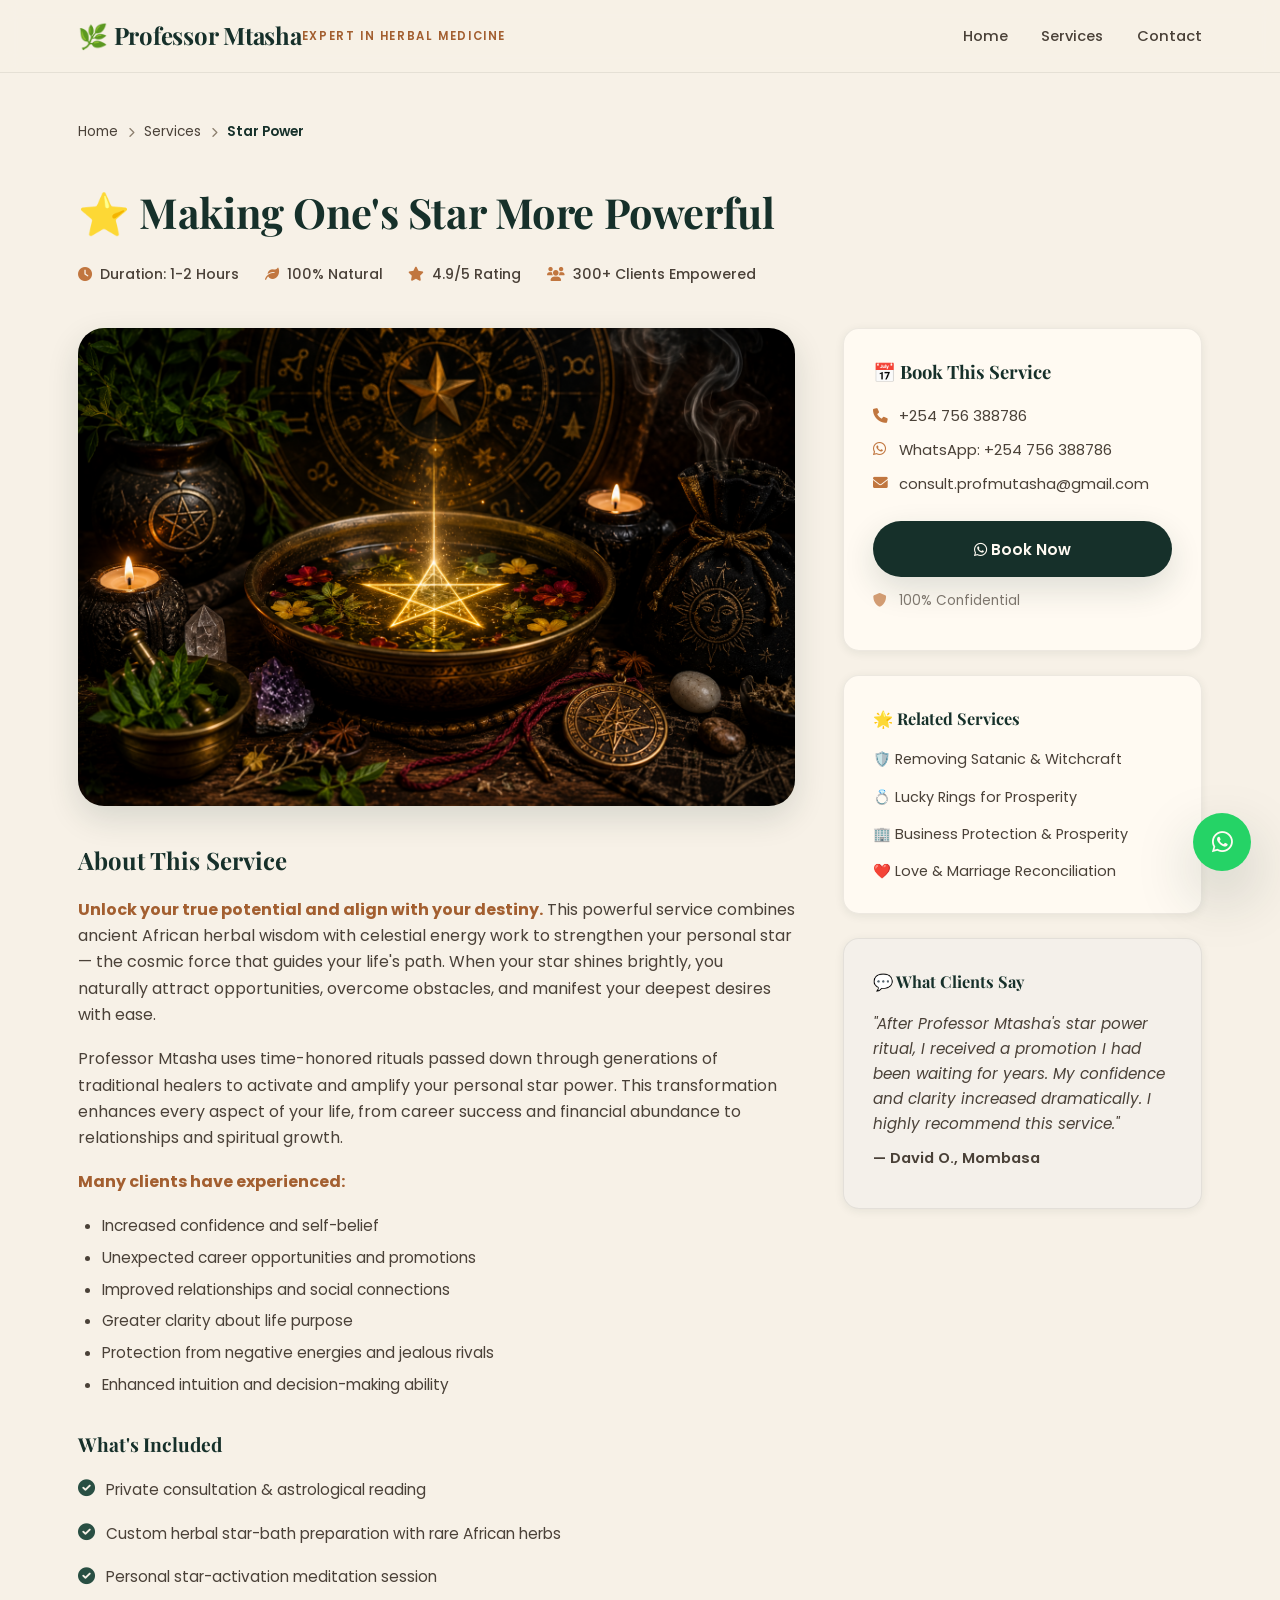
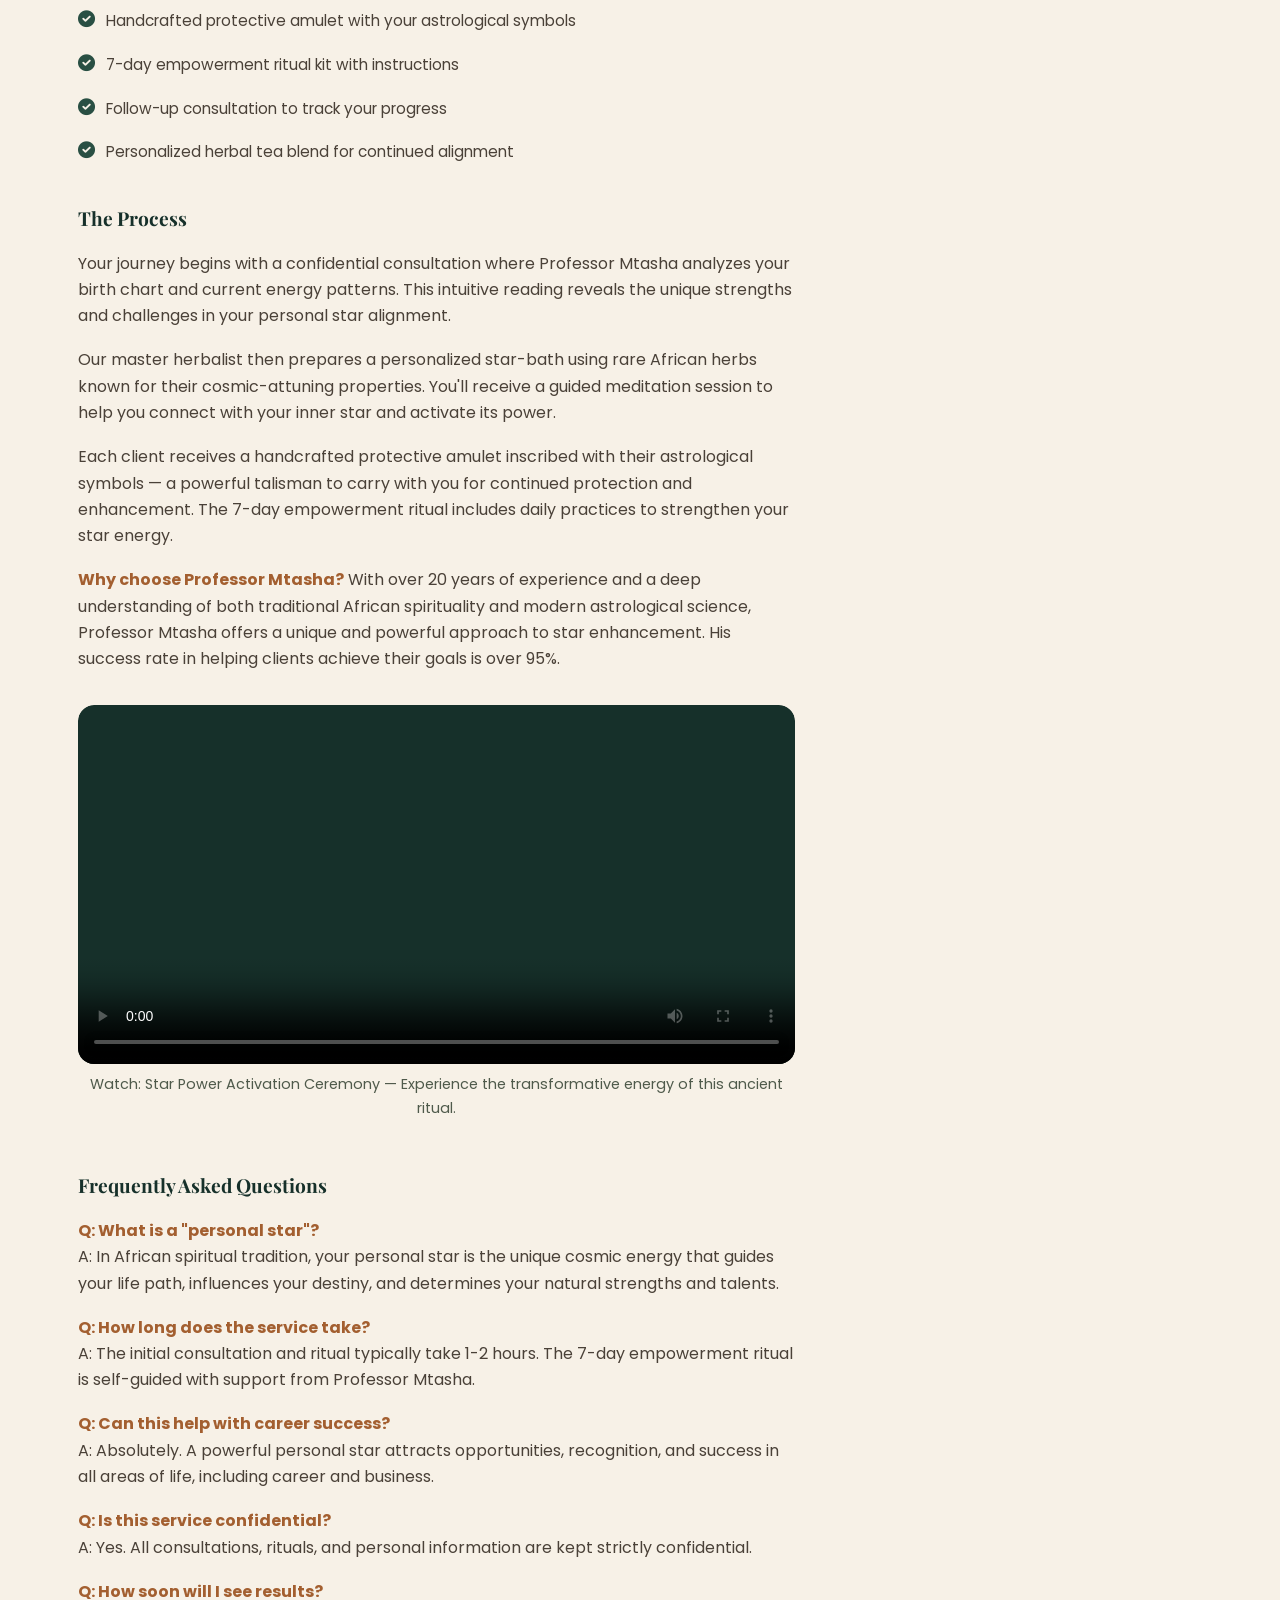
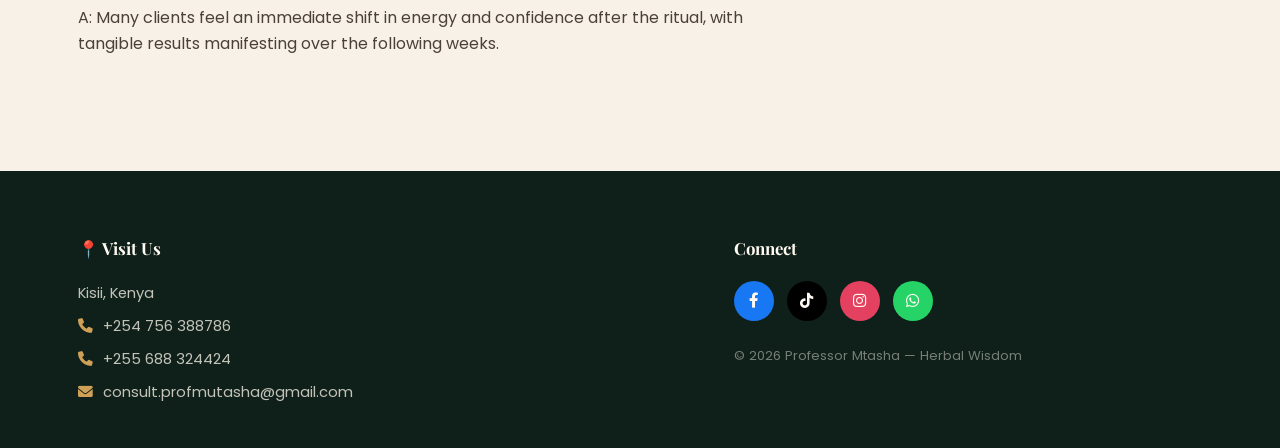
==== commit 409aae5b: "rorbot.txt" ====
--- a/offer/service1.html
+++ b/offer/service1.html
@@ -1,6 +1,7 @@
 <!DOCTYPE html>
 <html lang="en">
 <head>
+   <meta name="google-site-verification" content="d87OKQF5BaNMjxALtgt9inex6oUgs6NiRc0HOIE8NkY" />
   <meta charset="UTF-8" />
   <meta name="viewport" content="width=device-width, initial-scale=1.0"/>
   <title>Making One's Star More Powerful · Professor Mtasha</title>
@@ -145,7 +146,7 @@
         <div class="social-icons">
           <a href="https://www.facebook.com/profile.php?id=61582653982798" target="_blank" style="background:#1877f2;"><i class="fab fa-facebook-f"></i></a>
           <a href="https://www.tiktok.com/@professormtasha?_r=1&_t=ZS-97t2bVVX8ya" target="_blank" style="background:#000000;"><i class="fab fa-tiktok"></i></a>
-          <a href="#" target="_blank" style="background:#e4405f;"><i class="fab fa-instagram"></i></a>
+          <a href="https://www.instagram.com/professormutasha?igsh=MXZvN3o3dTBmeThsdw==" target="_blank" style="background:#e4405f;"><i class="fab fa-instagram"></i></a>
           <a href="https://wa.me/+254756388786" target="_blank" style="background:#25D366;"><i class="fab fa-whatsapp"></i></a>
         </div>
         <p class="footer-copy">© 2026 Professor Mtasha — Herbal Wisdom</p>
--- a/style.css
+++ b/style.css
@@ -1121,4 +1121,28 @@
   .sidebar-card { padding: 1.2rem; }
   .whatsapp-float { width: 50px; height: 50px; font-size: 1.3rem; bottom: 1.2rem; right: 1.2rem; }
   .whatsapp-float .tooltip { display: none; }
+}
+
+
+.logo-title{
+    display:flex;
+    align-items:center;
+}
+
+.logo-link{
+    display:flex;
+    align-items:center;
+    text-decoration:none;
+}
+
+.site-logo{
+    height:70px;
+    width:auto;
+    display:block;
+    object-fit:contain;
+    transition:transform .3s ease;
+}
+
+.site-logo:hover{
+    transform:scale(1.05);
 }
